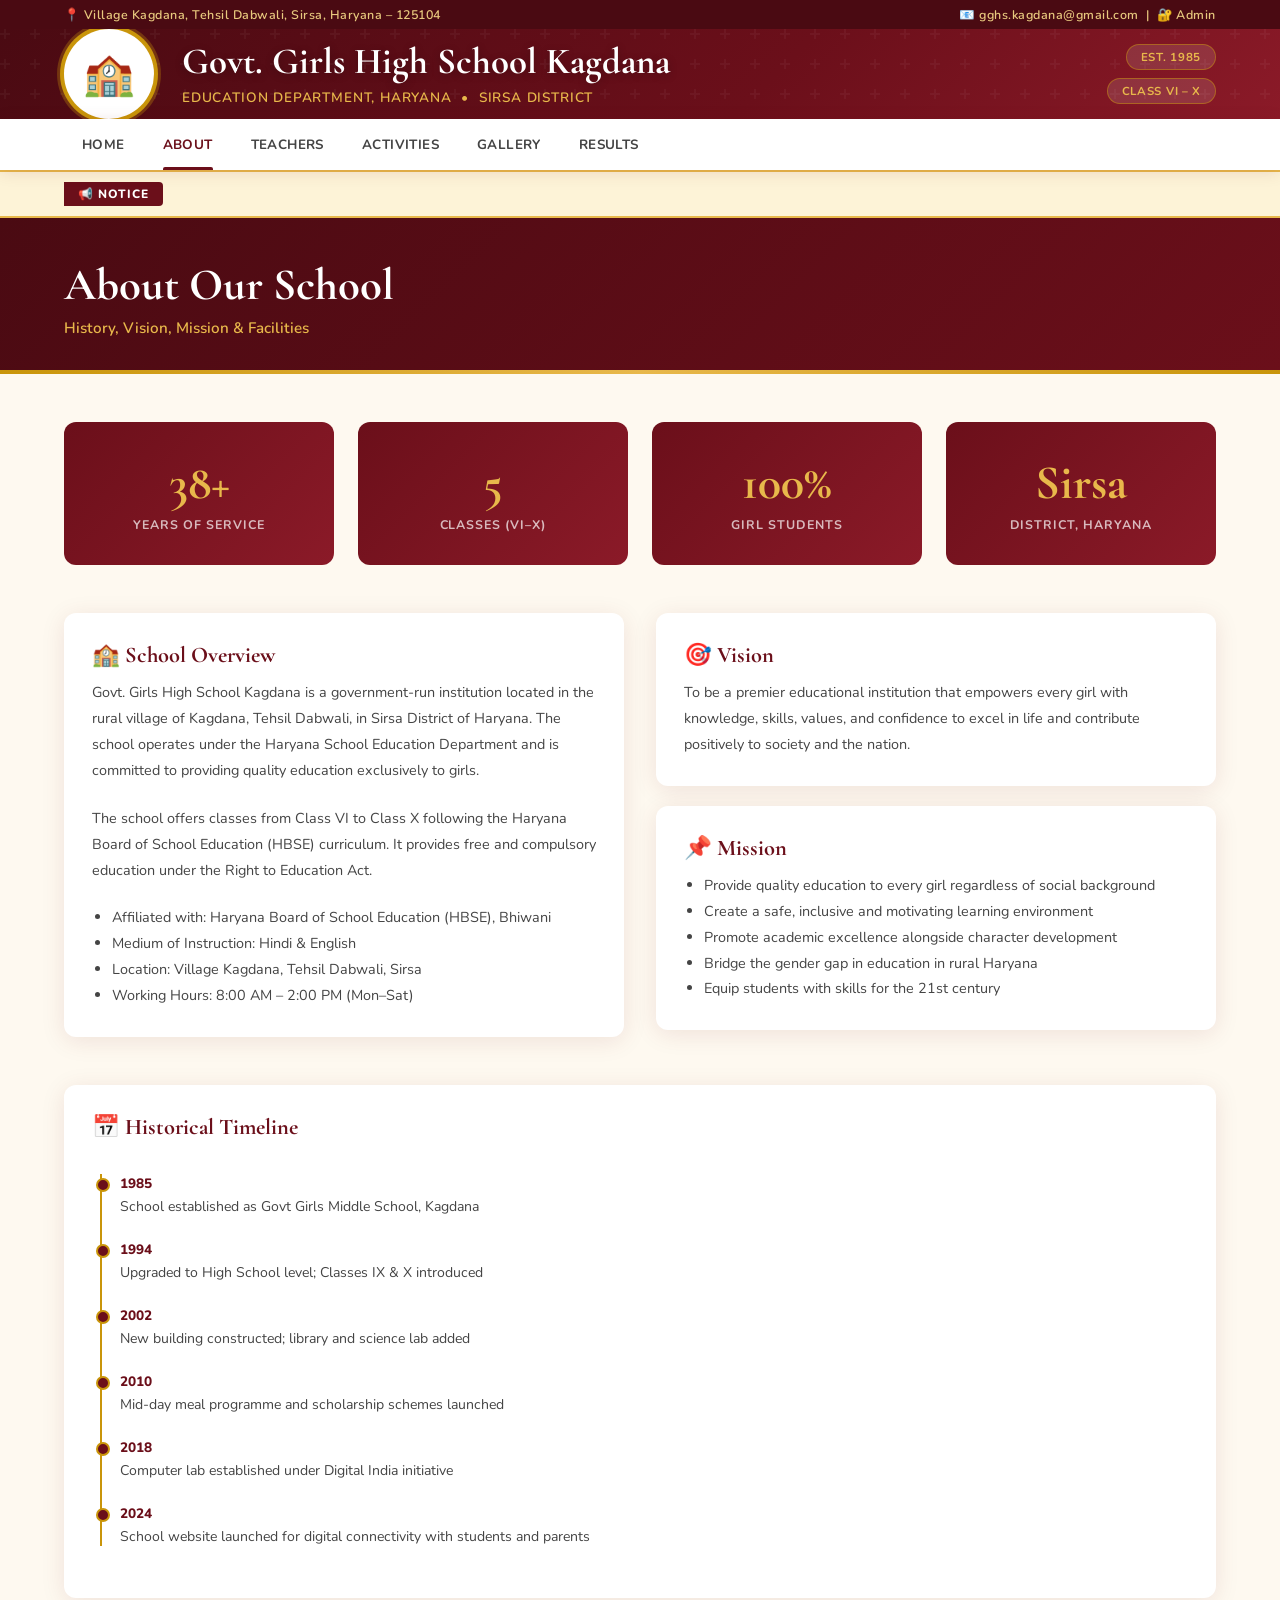
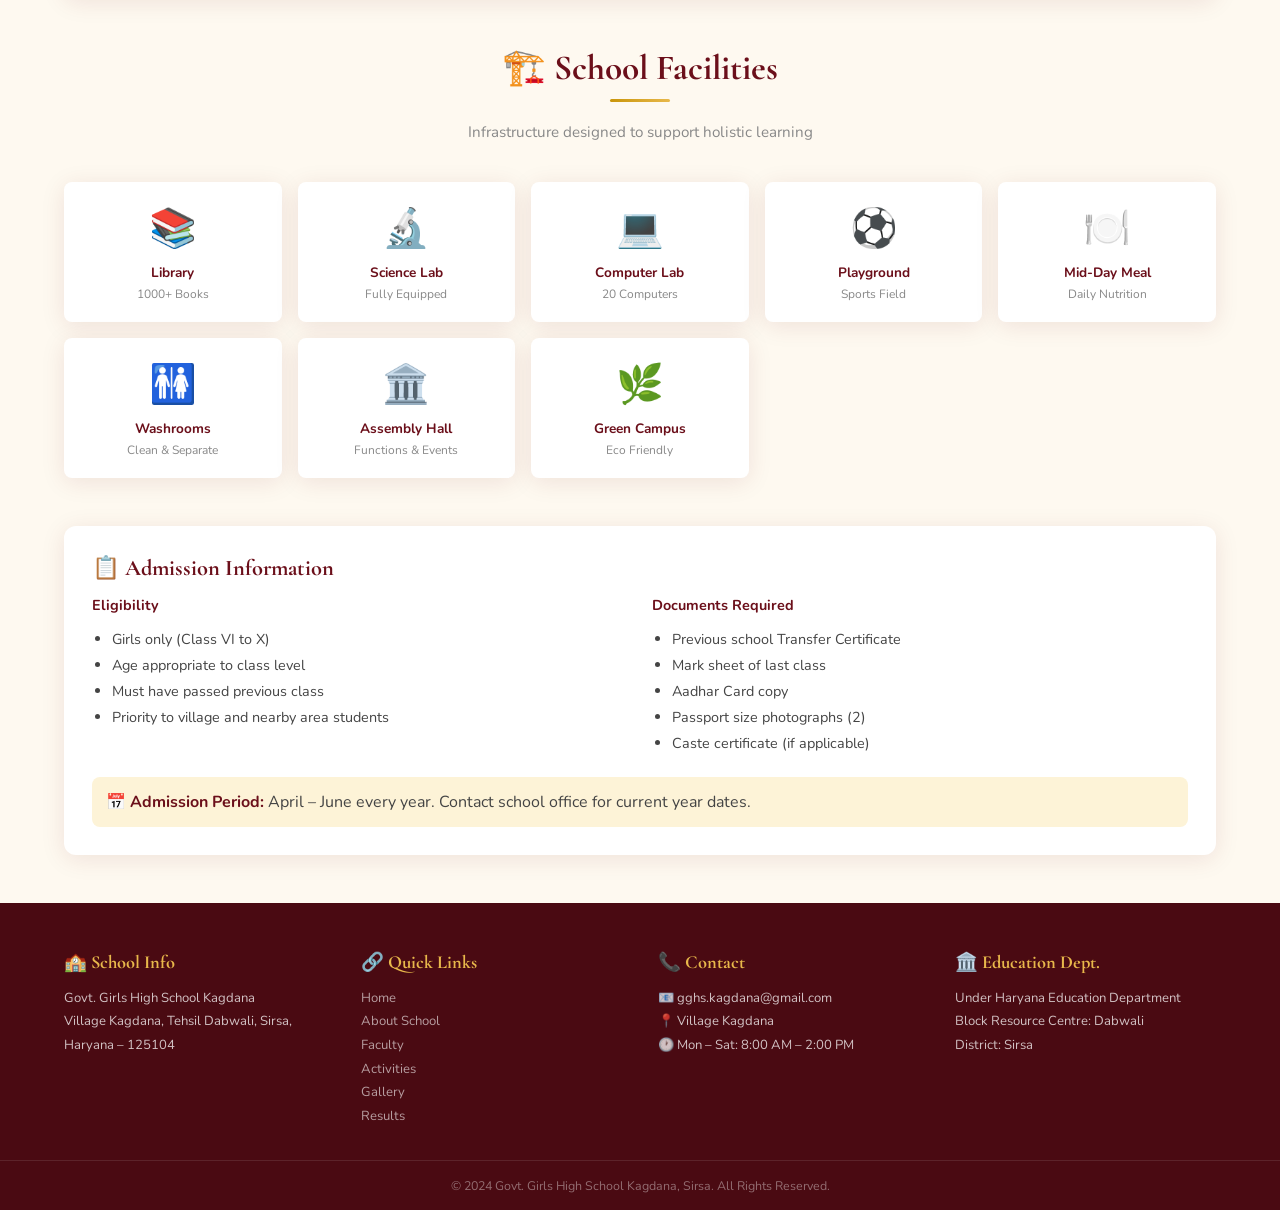
==== about.html @ 522502d4 "Add files via upload" ====
<!DOCTYPE html>
<html lang="en">
<head>
  <meta charset="UTF-8" />
  <meta name="viewport" content="width=device-width, initial-scale=1.0" />
  <title>About – Govt Girls High School Kagdana</title>
  <link rel="stylesheet" href="style.css" />
  <style>
    .info-card { background:var(--white); border-radius:var(--radius); box-shadow:var(--shadow); padding:28px; }
    .info-card h3 { font-family:'Cormorant Garamond',serif; font-size:1.4rem; color:var(--maroon); margin-bottom:12px; }
    .info-card p, .info-card li { font-size:.9rem; line-height:1.8; color:var(--gray-700); }
    .info-card ul { list-style:disc; padding-left:20px; }
    .highlight-box { background:linear-gradient(135deg,var(--maroon),var(--maroon-lt)); color:var(--white); border-radius:var(--radius); padding:32px; text-align:center; }
    .highlight-box .num { font-family:'Cormorant Garamond',serif; font-size:3rem; font-weight:700; color:var(--gold-lt); }
    .highlight-box .lbl { font-size:.78rem; font-weight:700; letter-spacing:.08em; text-transform:uppercase; color:rgba(255,255,255,.7); margin-top:4px; }
    .timeline { position:relative; padding-left:28px; }
    .timeline::before { content:''; position:absolute; left:8px; top:0; bottom:0; width:2px; background:var(--gold); }
    .tl-item { position:relative; margin-bottom:24px; }
    .tl-dot { position:absolute; left:-24px; top:4px; width:14px; height:14px; border-radius:50%; background:var(--maroon); border:2px solid var(--gold); }
    .tl-year { font-weight:800; color:var(--maroon); font-size:.85rem; }
    .tl-text { font-size:.88rem; color:var(--gray-700); margin-top:4px; }
    .facility-grid { display:grid; grid-template-columns:repeat(auto-fill,minmax(200px,1fr)); gap:16px; }
    .facility-item { background:var(--white); border-radius:var(--radius-sm); box-shadow:var(--shadow); padding:20px; text-align:center; }
    .facility-item .f-icon { font-size:2.4rem; margin-bottom:8px; }
    .facility-item .f-name { font-weight:700; font-size:.85rem; color:var(--maroon); }
  </style>
</head>
<body>

<!-- TOP BAR -->
<div class="topbar">
  <div class="tb-inner">
    <span class="topbar-address">📍 Village Kagdana, Tehsil Dabwali, Sirsa, Haryana – 125104</span>
    <span><span class="topbar-contact"></span> &nbsp;|&nbsp; <a href="admin.html">🔐 Admin</a></span>
  </div>
</div>

<!-- HEADER -->
<header>
  <div class="header-inner container">
    <div class="school-logo">🏫</div>
    <div class="school-info">
      <div class="school-name">Govt. Girls High School Kagdana</div>
      <div class="school-sub">Education Department, Haryana &nbsp;•&nbsp; Sirsa District</div>
    </div>
    <div class="header-badges"><span class="badge">Est. 1985</span><span class="badge">Class VI – X</span></div>
  </div>
</header>

<!-- NAV -->
<nav>
  <div class="nav-inner container">
    <ul class="nav-links" id="navLinks">
      <li><a href="index.html">Home</a></li>
      <li><a href="about.html">About</a></li>
      <li><a href="teachers.html">Teachers</a></li>
      <li><a href="activities.html">Activities</a></li>
      <li><a href="gallery.html">Gallery</a></li>
      <li><a href="results.html">Results</a></li>
    </ul>
    <button class="hamburger" id="hamburger" aria-label="Menu"><span></span><span></span><span></span></button>
  </div>
</nav>

<!-- TICKER -->
<div class="ticker-wrap">
  <div class="ticker-inner container">
    <span class="ticker-label">📢 Notice</span>
    <div style="overflow:hidden;flex:1"><p class="ticker-text" id="tickerText">Loading...</p></div>
  </div>
</div>

<!-- PAGE HERO -->
<div class="page-hero">
  <div class="container">
    <h1>About Our School</h1>
    <p>History, Vision, Mission &amp; Facilities</p>
  </div>
</div>

<main>
  <div class="container">
    <div class="grid-4" style="margin-bottom:48px">
      <div class="highlight-box"><div class="num">38+</div><div class="lbl">Years of Service</div></div>
      <div class="highlight-box"><div class="num">5</div><div class="lbl">Classes (VI–X)</div></div>
      <div class="highlight-box"><div class="num">100%</div><div class="lbl">Girl Students</div></div>
      <div class="highlight-box"><div class="num">Sirsa</div><div class="lbl">District, Haryana</div></div>
    </div>

    <div style="display:grid;grid-template-columns:1fr 1fr;gap:32px;margin-bottom:48px" class="about-grid">
      <div class="info-card">
        <h3>🏫 School Overview</h3>
        <p>Govt. Girls High School Kagdana is a government-run institution located in the rural village of Kagdana, Tehsil Dabwali, in Sirsa District of Haryana. The school operates under the Haryana School Education Department and is committed to providing quality education exclusively to girls.</p>
        <br>
        <p>The school offers classes from Class VI to Class X following the Haryana Board of School Education (HBSE) curriculum. It provides free and compulsory education under the Right to Education Act.</p>
        <br>
        <ul>
          <li>Affiliated with: Haryana Board of School Education (HBSE), Bhiwani</li>
          <li>Medium of Instruction: Hindi &amp; English</li>
          <li>Location: Village Kagdana, Tehsil Dabwali, Sirsa</li>
          <li>Working Hours: 8:00 AM – 2:00 PM (Mon–Sat)</li>
        </ul>
      </div>
      <div>
        <div class="info-card" style="margin-bottom:20px">
          <h3>🎯 Vision</h3>
          <p>To be a premier educational institution that empowers every girl with knowledge, skills, values, and confidence to excel in life and contribute positively to society and the nation.</p>
        </div>
        <div class="info-card">
          <h3>📌 Mission</h3>
          <ul>
            <li>Provide quality education to every girl regardless of social background</li>
            <li>Create a safe, inclusive and motivating learning environment</li>
            <li>Promote academic excellence alongside character development</li>
            <li>Bridge the gender gap in education in rural Haryana</li>
            <li>Equip students with skills for the 21st century</li>
          </ul>
        </div>
      </div>
    </div>

    <div class="info-card" style="margin-bottom:48px">
      <h3>📅 Historical Timeline</h3><br>
      <div class="timeline">
        <div class="tl-item"><div class="tl-dot"></div><div class="tl-year">1985</div><div class="tl-text">School established as Govt Girls Middle School, Kagdana</div></div>
        <div class="tl-item"><div class="tl-dot"></div><div class="tl-year">1994</div><div class="tl-text">Upgraded to High School level; Classes IX &amp; X introduced</div></div>
        <div class="tl-item"><div class="tl-dot"></div><div class="tl-year">2002</div><div class="tl-text">New building constructed; library and science lab added</div></div>
        <div class="tl-item"><div class="tl-dot"></div><div class="tl-year">2010</div><div class="tl-text">Mid-day meal programme and scholarship schemes launched</div></div>
        <div class="tl-item"><div class="tl-dot"></div><div class="tl-year">2018</div><div class="tl-text">Computer lab established under Digital India initiative</div></div>
        <div class="tl-item"><div class="tl-dot"></div><div class="tl-year">2024</div><div class="tl-text">School website launched for digital connectivity with students and parents</div></div>
      </div>
    </div>

    <div class="section-head">
      <h2>🏗️ School Facilities</h2>
      <div class="gold-line"></div>
      <p>Infrastructure designed to support holistic learning</p>
    </div>
    <div class="facility-grid" style="margin-bottom:48px">
      <div class="facility-item"><div class="f-icon">📚</div><div class="f-name">Library</div><p style="font-size:.75rem;color:var(--gray-500);margin-top:4px">1000+ Books</p></div>
      <div class="facility-item"><div class="f-icon">🔬</div><div class="f-name">Science Lab</div><p style="font-size:.75rem;color:var(--gray-500);margin-top:4px">Fully Equipped</p></div>
      <div class="facility-item"><div class="f-icon">💻</div><div class="f-name">Computer Lab</div><p style="font-size:.75rem;color:var(--gray-500);margin-top:4px">20 Computers</p></div>
      <div class="facility-item"><div class="f-icon">⚽</div><div class="f-name">Playground</div><p style="font-size:.75rem;color:var(--gray-500);margin-top:4px">Sports Field</p></div>
      <div class="facility-item"><div class="f-icon">🍽️</div><div class="f-name">Mid-Day Meal</div><p style="font-size:.75rem;color:var(--gray-500);margin-top:4px">Daily Nutrition</p></div>
      <div class="facility-item"><div class="f-icon">🚻</div><div class="f-name">Washrooms</div><p style="font-size:.75rem;color:var(--gray-500);margin-top:4px">Clean &amp; Separate</p></div>
      <div class="facility-item"><div class="f-icon">🏛️</div><div class="f-name">Assembly Hall</div><p style="font-size:.75rem;color:var(--gray-500);margin-top:4px">Functions &amp; Events</p></div>
      <div class="facility-item"><div class="f-icon">🌿</div><div class="f-name">Green Campus</div><p style="font-size:.75rem;color:var(--gray-500);margin-top:4px">Eco Friendly</p></div>
    </div>

    <div class="info-card">
      <h3>📋 Admission Information</h3>
      <div style="display:grid;grid-template-columns:1fr 1fr;gap:24px;margin-top:12px" class="form-row">
        <div>
          <p style="font-weight:700;color:var(--maroon);margin-bottom:8px">Eligibility</p>
          <ul>
            <li>Girls only (Class VI to X)</li>
            <li>Age appropriate to class level</li>
            <li>Must have passed previous class</li>
            <li>Priority to village and nearby area students</li>
          </ul>
        </div>
        <div>
          <p style="font-weight:700;color:var(--maroon);margin-bottom:8px">Documents Required</p>
          <ul>
            <li>Previous school Transfer Certificate</li>
            <li>Mark sheet of last class</li>
            <li>Aadhar Card copy</li>
            <li>Passport size photographs (2)</li>
            <li>Caste certificate (if applicable)</li>
          </ul>
        </div>
      </div>
      <div style="margin-top:20px;background:var(--gold-pale);padding:14px;border-radius:var(--radius-sm)">
        <strong style="color:var(--maroon)">📅 Admission Period:</strong> <span style="color:var(--gray-700)">April – June every year. Contact school office for current year dates.</span>
      </div>
    </div>
  </div>
</main>

<!-- FOOTER -->
<footer>
  <div class="container">
    <div class="footer-top">
      <div class="footer-col"><h4>🏫 School Info</h4><p class="footer-address">Govt. Girls High School Kagdana<br>Village Kagdana, Tehsil Dabwali<br>Sirsa, Haryana – 125104</p></div>
      <div class="footer-col"><h4>🔗 Quick Links</h4><ul>
        <li><a href="index.html">Home</a></li><li><a href="about.html">About School</a></li>
        <li><a href="teachers.html">Faculty</a></li><li><a href="activities.html">Activities</a></li>
        <li><a href="gallery.html">Gallery</a></li><li><a href="results.html">Results</a></li>
      </ul></div>
      <div class="footer-col"><h4>📞 Contact</h4><p class="footer-contact-info">📧 gghs.kagdana@gmail.com<br>📍 Village Kagdana, Sirsa<br>🕐 Mon – Sat: 8:00 AM – 2:00 PM</p></div>
      <div class="footer-col"><h4>🏛️ Education Dept.</h4><p>Under Haryana Education Department<br>Block Resource Centre: Dabwali<br>District: Sirsa</p></div>
    </div>
  </div>
  <div class="footer-bar"><div class="container">© 2024 Govt. Girls High School Kagdana, Sirsa. All Rights Reserved.</div></div>
</footer>

<script src="common.js"></script>
</body>
</html>
---- style.css ----
/* =========================================
   GGHS Kagdana – Shared Stylesheet
   Theme: Regal Maroon & Gold
   ========================================= */

@import url('https://fonts.googleapis.com/css2?family=Cormorant+Garamond:ital,wght@0,400;0,600;0,700;1,400&family=Nunito:wght@300;400;600;700;800&display=swap');

:root {
  --maroon:     #6b0f1a;
  --maroon-dk:  #4a0a12;
  --maroon-lt:  #8b1a28;
  --gold:       #c9950a;
  --gold-lt:    #e8b84b;
  --gold-pale:  #fdf3d7;
  --cream:      #fef9f0;
  --white:      #ffffff;
  --gray-100:   #f5f5f5;
  --gray-200:   #e8e8e8;
  --gray-500:   #888;
  --gray-700:   #444;
  --text:       #2a1a1a;
  --shadow:     0 4px 24px rgba(107,15,26,.10);
  --shadow-lg:  0 8px 48px rgba(107,15,26,.16);
  --radius:     12px;
  --radius-sm:  8px;
  --transition: .25s ease;
}

*, *::before, *::after { box-sizing: border-box; margin: 0; padding: 0; }

html { scroll-behavior: smooth; }

body {
  font-family: 'Nunito', sans-serif;
  background: var(--cream);
  color: var(--text);
  min-height: 100vh;
  display: flex;
  flex-direction: column;
}

/* ===== TOPBAR ===== */
.topbar {
  background: var(--maroon-dk);
  color: #e8c97e;
  font-size: .78rem;
  font-weight: 600;
  letter-spacing: .04em;
  padding: 6px 0;
}
.topbar .tb-inner {
  max-width: 1200px;
  margin: auto;
  padding: 0 24px;
  display: flex;
  justify-content: space-between;
  align-items: center;
  gap: 12px;
  flex-wrap: wrap;
}
.topbar a { color: #e8c97e; text-decoration: none; }
.topbar a:hover { color: #fff; }

/* ===== HEADER ===== */
header {
  background: linear-gradient(135deg, var(--maroon-dk) 0%, var(--maroon) 60%, var(--maroon-lt) 100%);
  position: relative;
  overflow: hidden;
}
header::before {
  content: '';
  position: absolute;
  inset: 0;
  background: url("data:image/svg+xml,%3Csvg width='60' height='60' viewBox='0 0 60 60' xmlns='http://www.w3.org/2000/svg'%3E%3Cg fill='none' fill-rule='evenodd'%3E%3Cg fill='%23ffffff' fill-opacity='0.04'%3E%3Cpath d='M36 34v-4h-2v4h-4v2h4v4h2v-4h4v-2h-4zm0-30V0h-2v4h-4v2h4v4h2V6h4V4h-4zM6 34v-4H4v4H0v2h4v4h2v-4h4v-2H6zM6 4V0H4v4H0v2h4v4h2V6h4V4H6z'/%3E%3C/g%3E%3C/g%3E%3C/svg%3E");
  pointer-events: none;
}
.header-inner {
  max-width: 1200px;
  margin: auto;
  padding: 28px 24px;
  display: flex;
  align-items: center;
  gap: 28px;
  position: relative;
  z-index: 1;
}
.school-logo {
  width: 90px; height: 90px;
  background: var(--white);
  border-radius: 50%;
  display: flex; align-items: center; justify-content: center;
  font-size: 2.6rem;
  box-shadow: 0 0 0 4px var(--gold), 0 0 0 7px rgba(201,149,10,.3);
  flex-shrink: 0;
}
.school-info { flex: 1; }
.school-name {
  font-family: 'Cormorant Garamond', serif;
  font-size: clamp(1.4rem, 3vw, 2.3rem);
  font-weight: 700;
  color: var(--white);
  line-height: 1.15;
  text-shadow: 0 2px 8px rgba(0,0,0,.25);
}
.school-sub {
  font-size: .85rem;
  color: var(--gold-lt);
  font-weight: 600;
  letter-spacing: .06em;
  text-transform: uppercase;
  margin-top: 4px;
}
.school-urdu {
  font-size: 1.1rem;
  color: #f0d9a0;
  margin-top: 2px;
  font-weight: 700;
  direction: rtl;
}
.header-badges {
  display: flex;
  flex-direction: column;
  gap: 8px;
  align-items: flex-end;
  flex-shrink: 0;
}
.badge {
  background: rgba(255,255,255,.12);
  border: 1px solid rgba(201,149,10,.5);
  color: var(--gold-lt);
  font-size: .72rem;
  font-weight: 700;
  letter-spacing: .06em;
  padding: 4px 14px;
  border-radius: 99px;
  text-transform: uppercase;
}

/* ===== NAVBAR ===== */
nav {
  background: var(--white);
  box-shadow: 0 2px 16px rgba(107,15,26,.12);
  position: sticky;
  top: 0;
  z-index: 100;
}
.nav-inner {
  max-width: 1200px;
  margin: auto;
  padding: 0 24px;
  display: flex;
  align-items: center;
  justify-content: space-between;
}
.nav-links {
  display: flex;
  list-style: none;
  gap: 2px;
}
.nav-links a {
  display: block;
  padding: 16px 18px;
  text-decoration: none;
  color: var(--gray-700);
  font-weight: 700;
  font-size: .84rem;
  letter-spacing: .03em;
  text-transform: uppercase;
  transition: color var(--transition);
  position: relative;
}
.nav-links a::after {
  content: '';
  position: absolute;
  bottom: 0; left: 18px; right: 18px;
  height: 3px;
  background: var(--maroon);
  transform: scaleX(0);
  border-radius: 2px 2px 0 0;
  transition: transform var(--transition);
}
.nav-links a:hover,
.nav-links a.active { color: var(--maroon); }
.nav-links a:hover::after,
.nav-links a.active::after { transform: scaleX(1); }

.nav-admin-btn {
  background: var(--maroon);
  color: var(--white) !important;
  padding: 8px 20px !important;
  border-radius: var(--radius-sm);
  font-size: .78rem !important;
  letter-spacing: .05em !important;
  transition: background var(--transition) !important;
}
.nav-admin-btn:hover { background: var(--maroon-dk) !important; color: var(--white) !important; }
.nav-admin-btn::after { display: none !important; }

.hamburger { display: none; cursor: pointer; background: none; border: none; padding: 8px; }
.hamburger span {
  display: block; width: 22px; height: 2px;
  background: var(--maroon); margin: 5px 0;
  transition: var(--transition);
}

/* ===== PAGE HERO ===== */
.page-hero {
  background: linear-gradient(135deg, var(--maroon-dk), var(--maroon));
  color: var(--white);
  padding: 40px 0 36px;
  position: relative;
  overflow: hidden;
}
.page-hero::after {
  content: '';
  position: absolute;
  bottom: 0; left: 0; right: 0;
  height: 4px;
  background: linear-gradient(90deg, var(--gold), var(--gold-lt), var(--gold));
}
.page-hero h1 {
  font-family: 'Cormorant Garamond', serif;
  font-size: clamp(1.8rem, 4vw, 2.8rem);
  font-weight: 700;
}
.page-hero p { color: var(--gold-lt); margin-top: 6px; font-size: .95rem; font-weight: 600; }

/* ===== MAIN CONTAINER ===== */
.container {
  max-width: 1200px;
  margin: auto;
  padding: 0 24px;
}
main { flex: 1; padding: 48px 0; }

/* ===== SECTION HEADING ===== */
.section-head {
  text-align: center;
  margin-bottom: 40px;
}
.section-head h2 {
  font-family: 'Cormorant Garamond', serif;
  font-size: clamp(1.6rem, 3vw, 2.2rem);
  font-weight: 700;
  color: var(--maroon);
}
.gold-line {
  display: inline-block;
  width: 60px; height: 3px;
  background: linear-gradient(90deg, var(--gold), var(--gold-lt));
  border-radius: 2px;
  margin: 10px auto 14px;
}
.section-head p { color: var(--gray-500); font-size: .95rem; }

/* ===== CARDS ===== */
.card {
  background: var(--white);
  border-radius: var(--radius);
  box-shadow: var(--shadow);
  overflow: hidden;
  transition: transform var(--transition), box-shadow var(--transition);
}
.card:hover {
  transform: translateY(-4px);
  box-shadow: var(--shadow-lg);
}
.card-body { padding: 24px; }
.card-img { width: 100%; height: 200px; object-fit: cover; }

/* ===== GRID ===== */
.grid-3 { display: grid; grid-template-columns: repeat(auto-fill, minmax(300px, 1fr)); gap: 24px; }
.grid-4 { display: grid; grid-template-columns: repeat(auto-fill, minmax(230px, 1fr)); gap: 24px; }
.grid-2 { display: grid; grid-template-columns: repeat(auto-fill, minmax(360px, 1fr)); gap: 24px; }

/* ===== BUTTONS ===== */
.btn {
  display: inline-flex; align-items: center; gap: 8px;
  padding: 10px 24px;
  border-radius: var(--radius-sm);
  font-weight: 700;
  font-size: .85rem;
  letter-spacing: .04em;
  cursor: pointer;
  border: none;
  transition: all var(--transition);
  text-decoration: none;
  font-family: 'Nunito', sans-serif;
}
.btn-primary { background: var(--maroon); color: var(--white); }
.btn-primary:hover { background: var(--maroon-dk); box-shadow: 0 4px 16px rgba(107,15,26,.3); }
.btn-gold { background: var(--gold); color: var(--white); }
.btn-gold:hover { background: var(--gold-lt); box-shadow: 0 4px 16px rgba(201,149,10,.3); }
.btn-outline { background: transparent; color: var(--maroon); border: 2px solid var(--maroon); }
.btn-outline:hover { background: var(--maroon); color: var(--white); }
.btn-sm { padding: 6px 16px; font-size: .78rem; }
.btn-danger { background: #c0392b; color: var(--white); }
.btn-danger:hover { background: #96281b; }

/* ===== FORM ELEMENTS ===== */
.form-group { margin-bottom: 20px; }
.form-group label {
  display: block; font-weight: 700;
  font-size: .84rem; margin-bottom: 6px;
  color: var(--maroon);
}
.form-control {
  width: 100%;
  padding: 10px 14px;
  border: 2px solid var(--gray-200);
  border-radius: var(--radius-sm);
  font-size: .9rem;
  font-family: 'Nunito', sans-serif;
  color: var(--text);
  transition: border var(--transition);
  background: var(--white);
}
.form-control:focus {
  outline: none;
  border-color: var(--maroon);
  box-shadow: 0 0 0 3px rgba(107,15,26,.08);
}
.form-row { display: grid; grid-template-columns: 1fr 1fr; gap: 16px; }

/* ===== ALERT ===== */
.alert {
  padding: 12px 18px;
  border-radius: var(--radius-sm);
  font-weight: 600; font-size: .88rem;
  margin-bottom: 16px;
}
.alert-success { background: #d4edda; color: #155724; border-left: 4px solid #28a745; }
.alert-danger  { background: #f8d7da; color: #721c24; border-left: 4px solid #dc3545; }
.alert-info    { background: #d1ecf1; color: #0c5460; border-left: 4px solid #17a2b8; }
.alert-warning { background: #fff3cd; color: #856404; border-left: 4px solid #ffc107; }

/* ===== TAGS ===== */
.tag {
  display: inline-block;
  padding: 2px 12px;
  border-radius: 99px;
  font-size: .72rem;
  font-weight: 700;
  letter-spacing: .04em;
  text-transform: uppercase;
}
.tag-maroon { background: var(--gold-pale); color: var(--maroon); }
.tag-green  { background: #d4edda; color: #155724; }
.tag-blue   { background: #d1ecf1; color: #0c5460; }

/* ===== STATS BAR ===== */
.stats-bar {
  background: linear-gradient(135deg, var(--maroon-dk), var(--maroon));
  padding: 32px 0;
}
.stats-grid {
  display: grid;
  grid-template-columns: repeat(auto-fit, minmax(160px, 1fr));
  gap: 0;
  text-align: center;
}
.stat-item {
  padding: 20px;
  border-right: 1px solid rgba(255,255,255,.1);
  color: var(--white);
}
.stat-item:last-child { border-right: none; }
.stat-num {
  font-family: 'Cormorant Garamond', serif;
  font-size: 2.8rem;
  font-weight: 700;
  color: var(--gold-lt);
  line-height: 1;
}
.stat-label {
  font-size: .75rem;
  font-weight: 700;
  letter-spacing: .08em;
  text-transform: uppercase;
  color: rgba(255,255,255,.7);
  margin-top: 6px;
}

/* ===== TICKER ===== */
.ticker-wrap {
  background: var(--gold-pale);
  border-top: 2px solid var(--gold-lt);
  border-bottom: 2px solid var(--gold-lt);
  padding: 10px 0;
  overflow: hidden;
}
.ticker-label {
  background: var(--maroon);
  color: var(--white);
  font-size: .75rem;
  font-weight: 800;
  letter-spacing: .08em;
  text-transform: uppercase;
  padding: 4px 14px;
  border-radius: 0 4px 4px 0;
  margin-right: 16px;
  flex-shrink: 0;
}
.ticker-inner {
  display: flex; align-items: center;
}
.ticker-text {
  white-space: nowrap;
  animation: ticker 25s linear infinite;
  font-size: .82rem;
  font-weight: 700;
  color: var(--maroon);
  padding-left: 100%;
}
@keyframes ticker { from { transform: translateX(0); } to { transform: translateX(-100%); } }

/* ===== FOOTER ===== */
footer {
  background: var(--maroon-dk);
  color: rgba(255,255,255,.75);
  margin-top: auto;
}
.footer-top {
  padding: 48px 0 32px;
  display: grid;
  grid-template-columns: repeat(auto-fit, minmax(220px, 1fr));
  gap: 36px;
}
.footer-col h4 {
  font-family: 'Cormorant Garamond', serif;
  font-size: 1.15rem;
  color: var(--gold-lt);
  margin-bottom: 14px;
}
.footer-col p, .footer-col li { font-size: .82rem; line-height: 1.8; }
.footer-col ul { list-style: none; }
.footer-col ul li a { color: rgba(255,255,255,.6); text-decoration: none; transition: color var(--transition); }
.footer-col ul li a:hover { color: var(--gold-lt); }
.footer-bar {
  border-top: 1px solid rgba(255,255,255,.1);
  padding: 16px 0;
  text-align: center;
  font-size: .78rem;
  color: rgba(255,255,255,.4);
}

/* ===== TABLE ===== */
.table-wrap { overflow-x: auto; border-radius: var(--radius); box-shadow: var(--shadow); }
table {
  width: 100%; border-collapse: collapse;
  background: var(--white);
}
table thead { background: var(--maroon); color: var(--white); }
table thead th {
  padding: 14px 16px;
  font-size: .78rem;
  font-weight: 700;
  letter-spacing: .06em;
  text-transform: uppercase;
  text-align: left;
  white-space: nowrap;
}
table tbody tr { border-bottom: 1px solid var(--gray-100); }
table tbody tr:hover { background: var(--gold-pale); }
table tbody td { padding: 13px 16px; font-size: .88rem; }

/* ===== GRADE BADGE ===== */
.grade-A { background: #d4edda; color: #155724; padding: 3px 12px; border-radius: 99px; font-weight: 800; font-size:.8rem; }
.grade-B { background: #d1ecf1; color: #0c5460; padding: 3px 12px; border-radius: 99px; font-weight: 800; font-size:.8rem; }
.grade-C { background: #fff3cd; color: #856404; padding: 3px 12px; border-radius: 99px; font-weight: 800; font-size:.8rem; }
.grade-D { background: #f8d7da; color: #721c24; padding: 3px 12px; border-radius: 99px; font-weight: 800; font-size:.8rem; }
.grade-F { background: #343a40; color: #fff; padding: 3px 12px; border-radius: 99px; font-weight: 800; font-size:.8rem; }

/* ===== MODAL ===== */
.modal-overlay {
  position: fixed; inset: 0;
  background: rgba(0,0,0,.5);
  z-index: 1000;
  display: flex; align-items: center; justify-content: center;
  padding: 20px;
  opacity: 0; pointer-events: none;
  transition: opacity var(--transition);
}
.modal-overlay.open { opacity: 1; pointer-events: all; }
.modal {
  background: var(--white);
  border-radius: var(--radius);
  box-shadow: var(--shadow-lg);
  width: 100%; max-width: 560px;
  max-height: 90vh; overflow-y: auto;
  transform: translateY(20px);
  transition: transform var(--transition);
}
.modal-overlay.open .modal { transform: translateY(0); }
.modal-header {
  padding: 20px 24px;
  background: var(--maroon);
  color: var(--white);
  display: flex; align-items: center; justify-content: space-between;
  border-radius: var(--radius) var(--radius) 0 0;
}
.modal-header h3 { font-family: 'Cormorant Garamond', serif; font-size: 1.3rem; }
.modal-close { background: none; border: none; color: var(--white); font-size: 1.4rem; cursor: pointer; line-height: 1; }
.modal-body { padding: 24px; }

/* ===== HERO SLIDER ===== */
.hero-slider { position: relative; height: 420px; overflow: hidden; }
.slide {
  position: absolute; inset: 0;
  background: linear-gradient(135deg, #4a0a12, #8b1a28);
  display: flex; align-items: center; justify-content: center;
  opacity: 0; transition: opacity .8s ease;
}
.slide.active { opacity: 1; }
.slide-content { text-align: center; color: var(--white); padding: 24px; max-width: 700px; }
.slide-content h2 {
  font-family: 'Cormorant Garamond', serif;
  font-size: clamp(1.8rem, 5vw, 3.2rem);
  font-weight: 700; line-height: 1.2; margin-bottom: 16px;
}
.slide-content p { font-size: 1rem; color: var(--gold-lt); margin-bottom: 28px; }
.slide-dots {
  position: absolute; bottom: 20px; left: 50%; transform: translateX(-50%);
  display: flex; gap: 8px;
}
.dot {
  width: 8px; height: 8px; border-radius: 50%;
  background: rgba(255,255,255,.4); cursor: pointer;
  transition: background var(--transition);
}
.dot.active { background: var(--gold-lt); }

/* ===== RESPONSIVE ===== */
@media (max-width: 768px) {
  .nav-links { display: none; flex-direction: column; position: absolute; top: 100%; left: 0; right: 0; background: var(--white); box-shadow: var(--shadow); padding: 8px 0; }
  .nav-links.open { display: flex; }
  .nav-inner { position: relative; }
  .hamburger { display: block; }
  nav { position: sticky; top: 0; }
  .form-row { grid-template-columns: 1fr; }
  .header-badges { display: none; }
  .footer-top { grid-template-columns: 1fr; }
  .grid-3, .grid-4, .grid-2 { grid-template-columns: 1fr; }
}

/* ===== PRINT (result card) ===== */
@media print {
  header, nav, footer, .no-print { display: none !important; }
  body { background: white; }
}

/* ===== UTILITY ===== */
.text-center { text-align: center; }
.text-maroon { color: var(--maroon); }
.text-gold { color: var(--gold); }
.mt-2 { margin-top: 8px; }
.mt-4 { margin-top: 16px; }
.mt-8 { margin-top: 32px; }
.mb-4 { margin-bottom: 16px; }
.mb-8 { margin-bottom: 32px; }
.p-4 { padding: 16px; }
.p-6 { padding: 24px; }
.hidden { display: none !important; }
.divider { height: 1px; background: var(--gray-200); margin: 24px 0; }
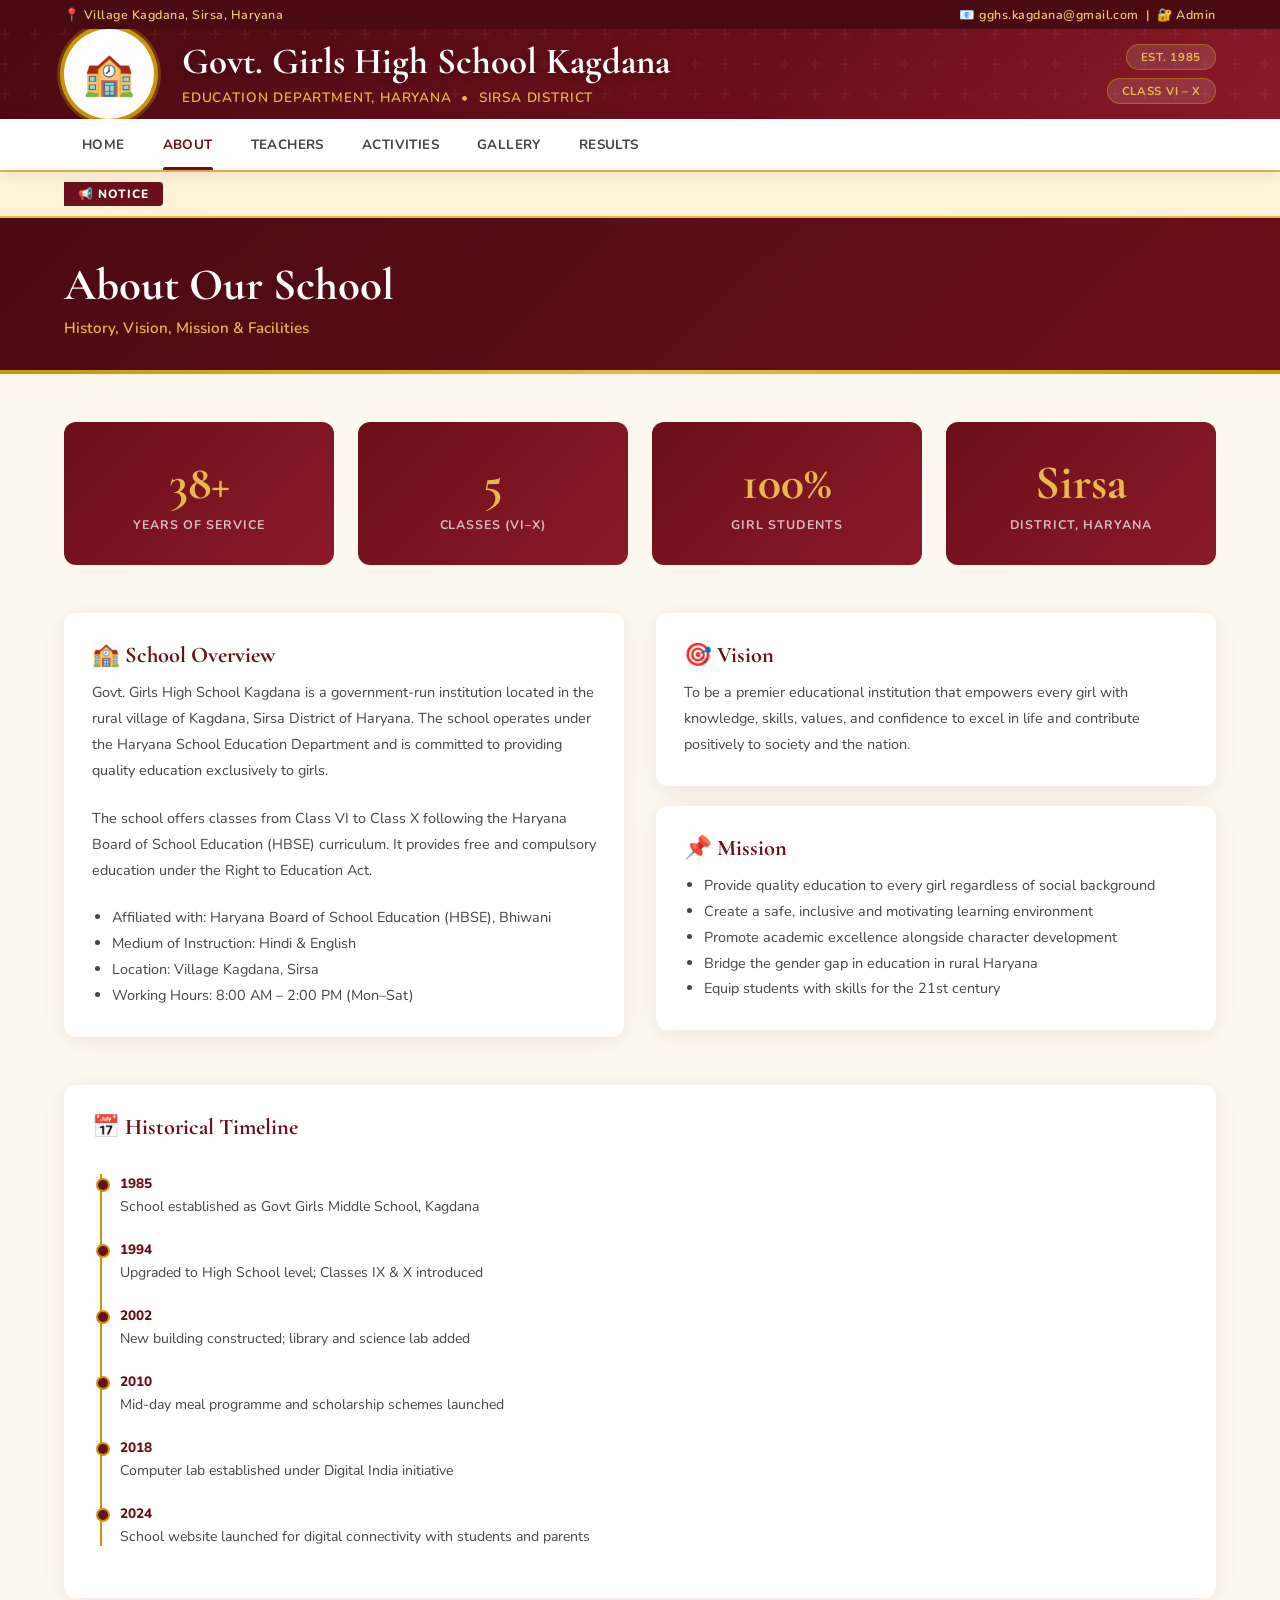
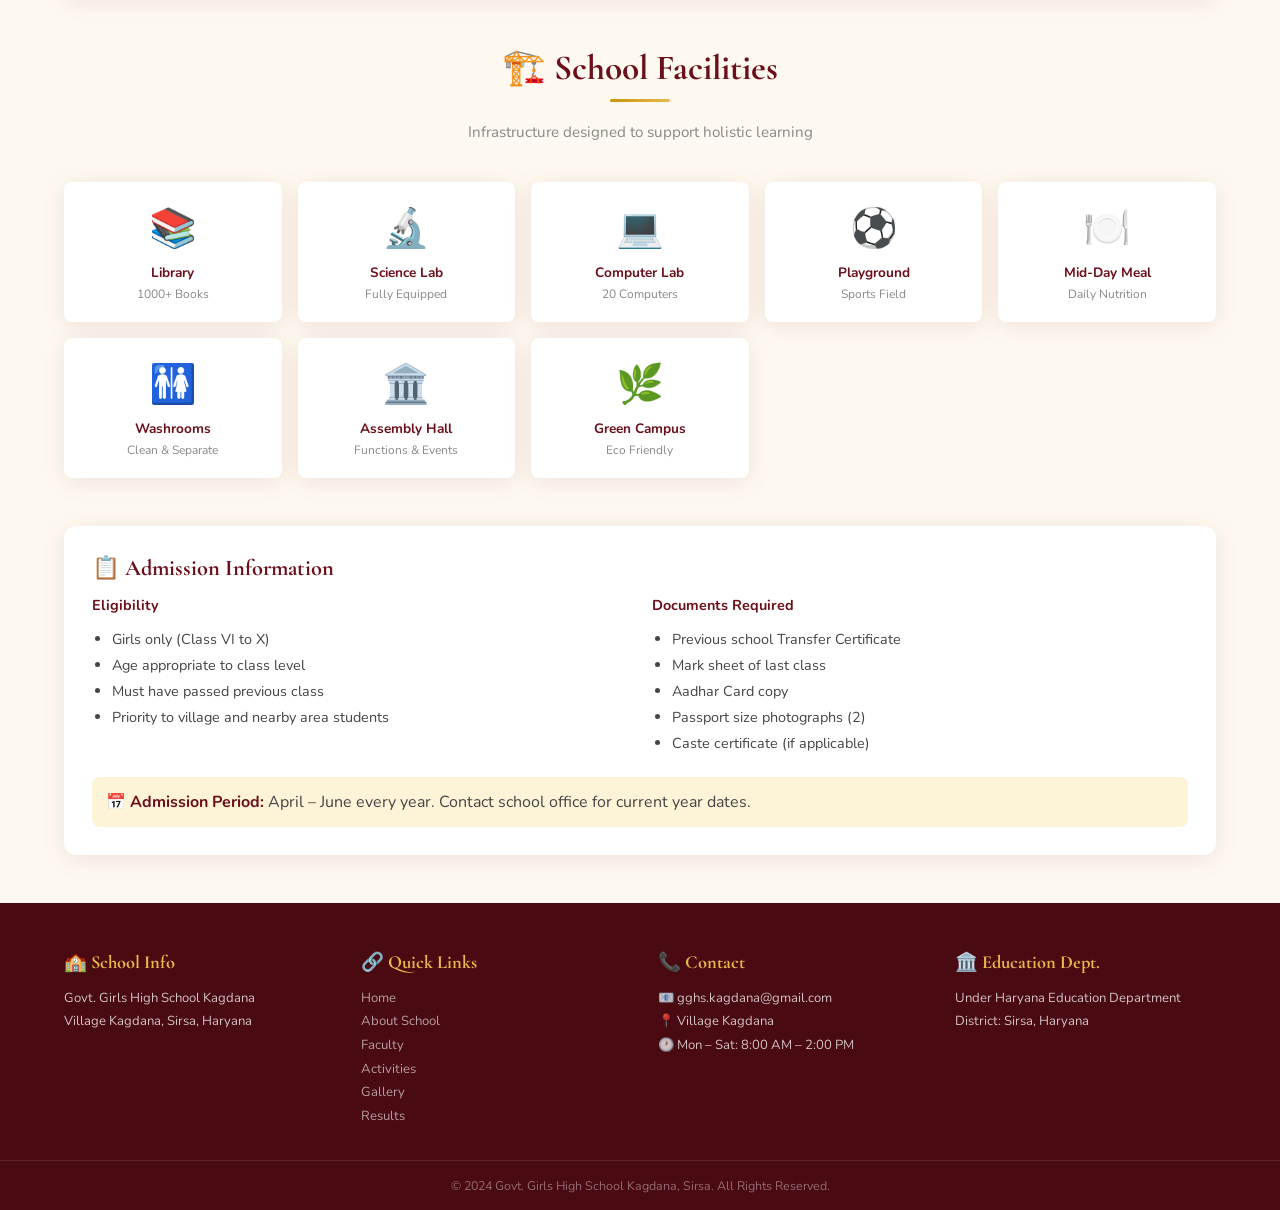
==== commit f52de90c: "Add files via upload" ====
--- a/about.html
+++ b/about.html
@@ -30,7 +30,7 @@
 <!-- TOP BAR -->
 <div class="topbar">
   <div class="tb-inner">
-    <span class="topbar-address">📍 Village Kagdana, Tehsil Dabwali, Sirsa, Haryana – 125104</span>
+    <span class="topbar-address">📍 Village Kagdana, Sirsa, Haryana</span>
     <span><span class="topbar-contact"></span> &nbsp;|&nbsp; <a href="admin.html">🔐 Admin</a></span>
   </div>
 </div>
@@ -90,14 +90,14 @@
     <div style="display:grid;grid-template-columns:1fr 1fr;gap:32px;margin-bottom:48px" class="about-grid">
       <div class="info-card">
         <h3>🏫 School Overview</h3>
-        <p>Govt. Girls High School Kagdana is a government-run institution located in the rural village of Kagdana, Tehsil Dabwali, in Sirsa District of Haryana. The school operates under the Haryana School Education Department and is committed to providing quality education exclusively to girls.</p>
+        <p>Govt. Girls High School Kagdana is a government-run institution located in the rural village of Kagdana, Sirsa District of Haryana. The school operates under the Haryana School Education Department and is committed to providing quality education exclusively to girls.</p>
         <br>
         <p>The school offers classes from Class VI to Class X following the Haryana Board of School Education (HBSE) curriculum. It provides free and compulsory education under the Right to Education Act.</p>
         <br>
         <ul>
           <li>Affiliated with: Haryana Board of School Education (HBSE), Bhiwani</li>
           <li>Medium of Instruction: Hindi &amp; English</li>
-          <li>Location: Village Kagdana, Tehsil Dabwali, Sirsa</li>
+          <li>Location: Village Kagdana, Sirsa</li>
           <li>Working Hours: 8:00 AM – 2:00 PM (Mon–Sat)</li>
         </ul>
       </div>
@@ -181,14 +181,14 @@
 <footer>
   <div class="container">
     <div class="footer-top">
-      <div class="footer-col"><h4>🏫 School Info</h4><p class="footer-address">Govt. Girls High School Kagdana<br>Village Kagdana, Tehsil Dabwali<br>Sirsa, Haryana – 125104</p></div>
+      <div class="footer-col"><h4>🏫 School Info</h4><p class="footer-address">Govt. Girls High School Kagdana<br>Village Kagdana, Sirsa, Haryana</p></div>
       <div class="footer-col"><h4>🔗 Quick Links</h4><ul>
         <li><a href="index.html">Home</a></li><li><a href="about.html">About School</a></li>
         <li><a href="teachers.html">Faculty</a></li><li><a href="activities.html">Activities</a></li>
         <li><a href="gallery.html">Gallery</a></li><li><a href="results.html">Results</a></li>
       </ul></div>
       <div class="footer-col"><h4>📞 Contact</h4><p class="footer-contact-info">📧 gghs.kagdana@gmail.com<br>📍 Village Kagdana, Sirsa<br>🕐 Mon – Sat: 8:00 AM – 2:00 PM</p></div>
-      <div class="footer-col"><h4>🏛️ Education Dept.</h4><p>Under Haryana Education Department<br>Block Resource Centre: Dabwali<br>District: Sirsa</p></div>
+      <div class="footer-col"><h4>🏛️ Education Dept.</h4><p>Under Haryana Education Department<br>District: Sirsa, Haryana</p></div>
     </div>
   </div>
   <div class="footer-bar"><div class="container">© 2024 Govt. Girls High School Kagdana, Sirsa. All Rights Reserved.</div></div>
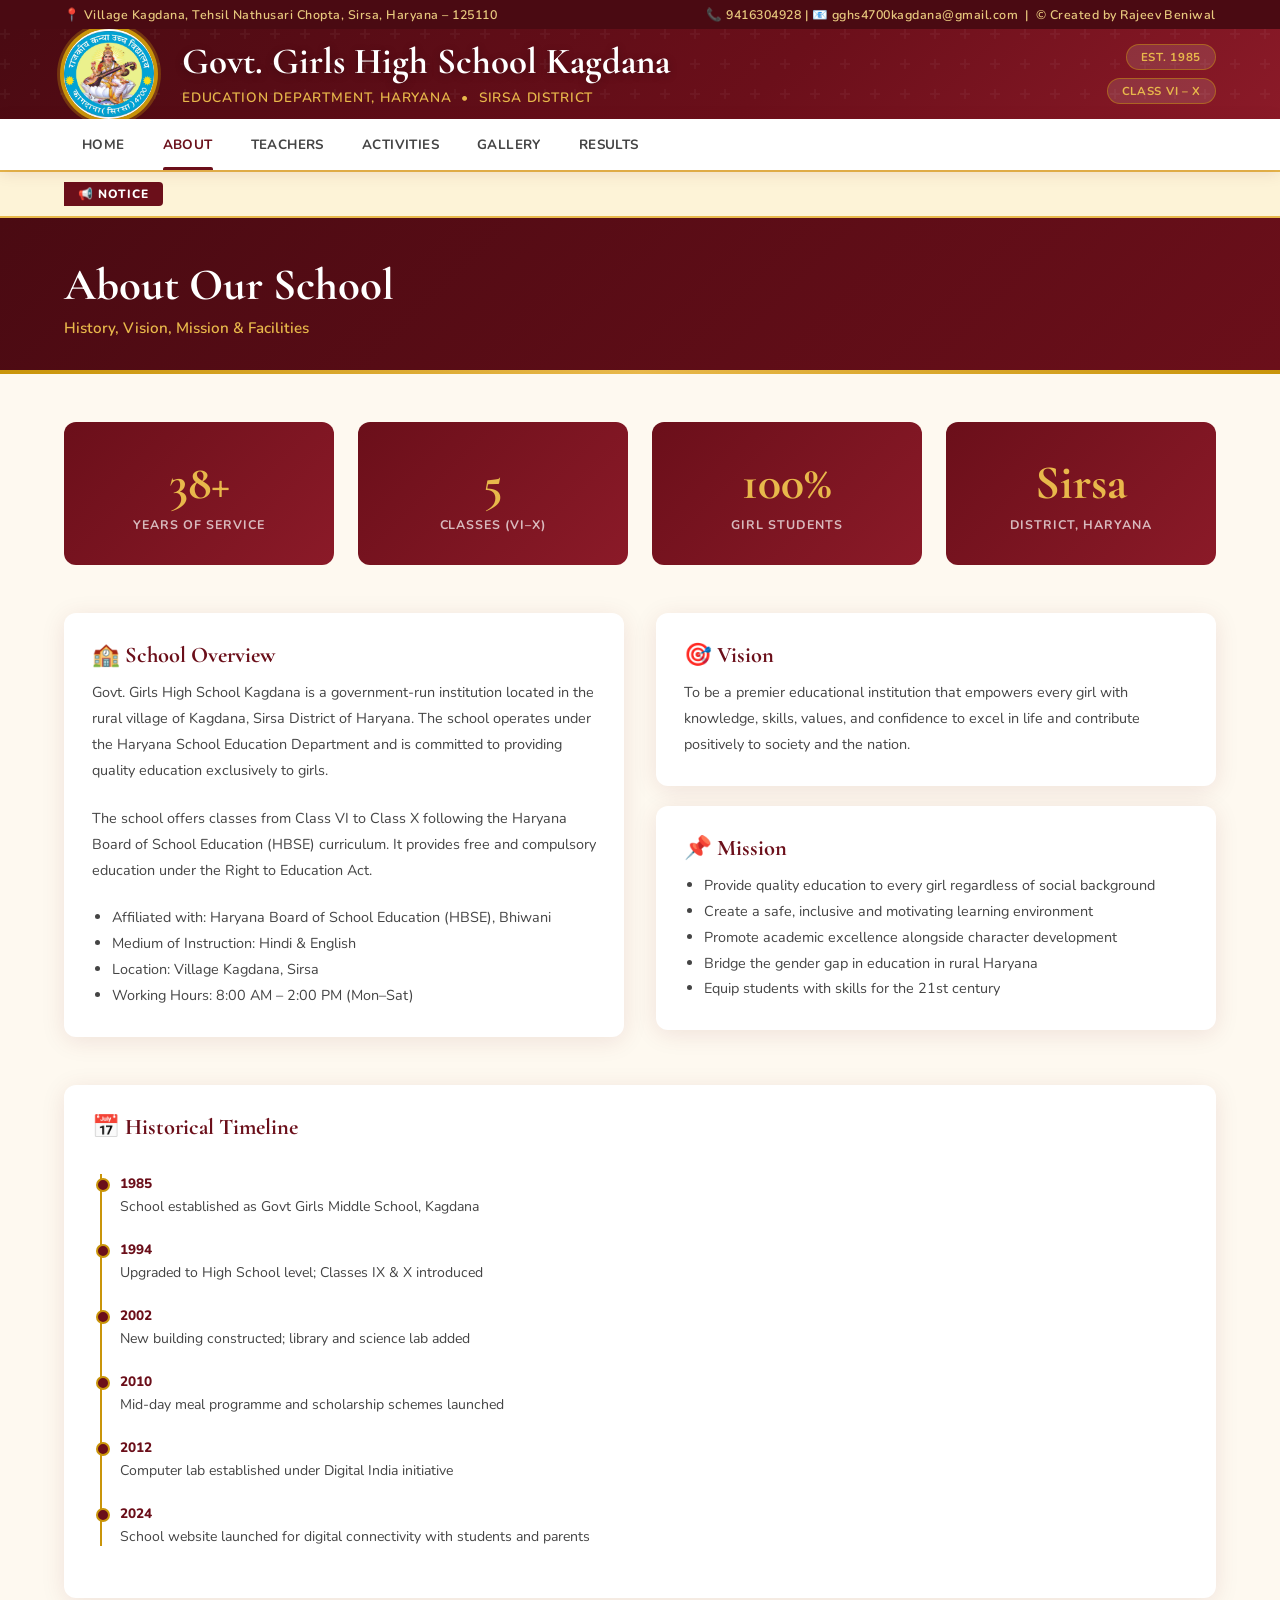
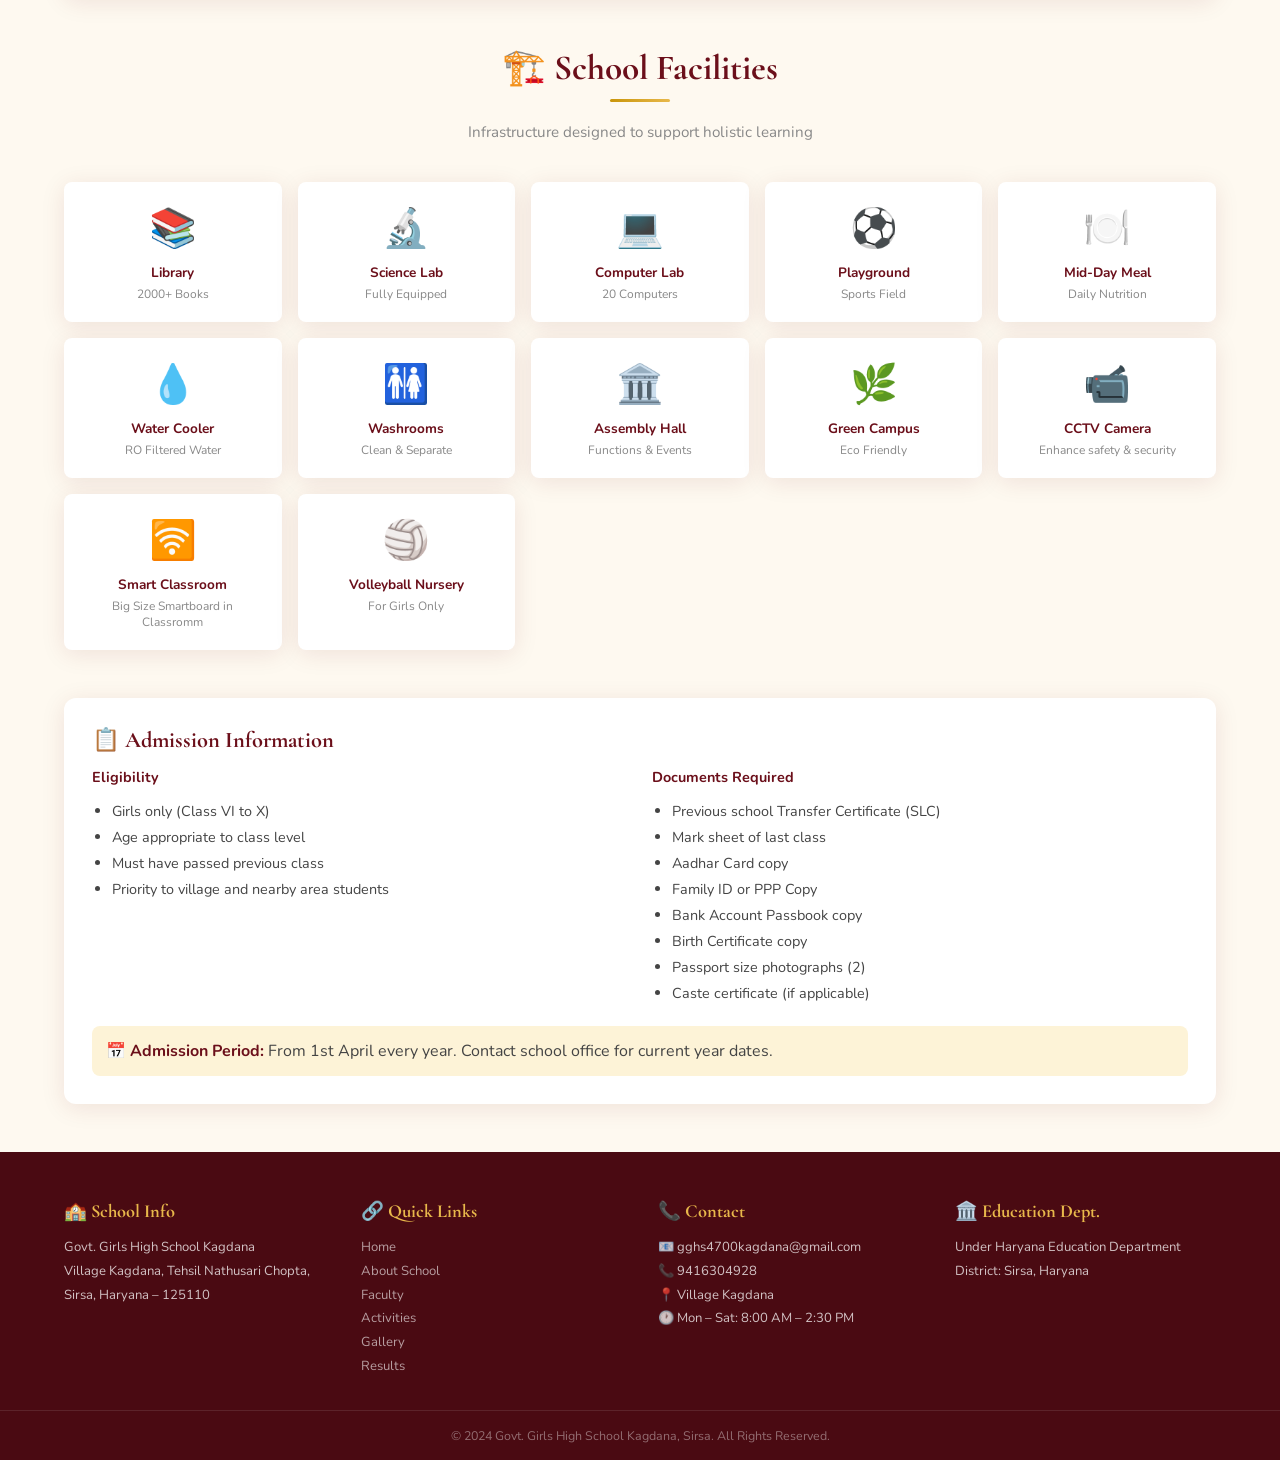
==== commit a494d2ad: "Add files via upload" ====
--- a/about.html
+++ b/about.html
@@ -31,7 +31,7 @@
 <div class="topbar">
   <div class="tb-inner">
     <span class="topbar-address">📍 Village Kagdana, Sirsa, Haryana</span>
-    <span><span class="topbar-contact"></span> &nbsp;|&nbsp; <a href="admin.html">🔐 Admin</a></span>
+    <span><span class="topbar-contact"></span> &nbsp;|&nbsp; <a href="admin.html">©️ Created by Rajeev Beniwal</a></span>
   </div>
 </div>
 
@@ -126,7 +126,7 @@
         <div class="tl-item"><div class="tl-dot"></div><div class="tl-year">1994</div><div class="tl-text">Upgraded to High School level; Classes IX &amp; X introduced</div></div>
         <div class="tl-item"><div class="tl-dot"></div><div class="tl-year">2002</div><div class="tl-text">New building constructed; library and science lab added</div></div>
         <div class="tl-item"><div class="tl-dot"></div><div class="tl-year">2010</div><div class="tl-text">Mid-day meal programme and scholarship schemes launched</div></div>
-        <div class="tl-item"><div class="tl-dot"></div><div class="tl-year">2018</div><div class="tl-text">Computer lab established under Digital India initiative</div></div>
+        <div class="tl-item"><div class="tl-dot"></div><div class="tl-year">2012</div><div class="tl-text">Computer lab established under Digital India initiative</div></div>
         <div class="tl-item"><div class="tl-dot"></div><div class="tl-year">2024</div><div class="tl-text">School website launched for digital connectivity with students and parents</div></div>
       </div>
     </div>
@@ -137,14 +137,18 @@
       <p>Infrastructure designed to support holistic learning</p>
     </div>
     <div class="facility-grid" style="margin-bottom:48px">
-      <div class="facility-item"><div class="f-icon">📚</div><div class="f-name">Library</div><p style="font-size:.75rem;color:var(--gray-500);margin-top:4px">1000+ Books</p></div>
+      <div class="facility-item"><div class="f-icon">📚</div><div class="f-name">Library</div><p style="font-size:.75rem;color:var(--gray-500);margin-top:4px">2000+ Books</p></div>
       <div class="facility-item"><div class="f-icon">🔬</div><div class="f-name">Science Lab</div><p style="font-size:.75rem;color:var(--gray-500);margin-top:4px">Fully Equipped</p></div>
       <div class="facility-item"><div class="f-icon">💻</div><div class="f-name">Computer Lab</div><p style="font-size:.75rem;color:var(--gray-500);margin-top:4px">20 Computers</p></div>
       <div class="facility-item"><div class="f-icon">⚽</div><div class="f-name">Playground</div><p style="font-size:.75rem;color:var(--gray-500);margin-top:4px">Sports Field</p></div>
       <div class="facility-item"><div class="f-icon">🍽️</div><div class="f-name">Mid-Day Meal</div><p style="font-size:.75rem;color:var(--gray-500);margin-top:4px">Daily Nutrition</p></div>
+      <div class="facility-item"><div class="f-icon">💧</div><div class="f-name">Water Cooler </div><p style="font-size:.75rem;color:var(--gray-500);margin-top:4px">RO Filtered Water</p></div>
       <div class="facility-item"><div class="f-icon">🚻</div><div class="f-name">Washrooms</div><p style="font-size:.75rem;color:var(--gray-500);margin-top:4px">Clean &amp; Separate</p></div>
       <div class="facility-item"><div class="f-icon">🏛️</div><div class="f-name">Assembly Hall</div><p style="font-size:.75rem;color:var(--gray-500);margin-top:4px">Functions &amp; Events</p></div>
       <div class="facility-item"><div class="f-icon">🌿</div><div class="f-name">Green Campus</div><p style="font-size:.75rem;color:var(--gray-500);margin-top:4px">Eco Friendly</p></div>
+      <div class="facility-item"><div class="f-icon">📹</div><div class="f-name">CCTV Camera</div><p style="font-size:.75rem;color:var(--gray-500);margin-top:4px">Enhance safety & security</p></div>
+      <div class="facility-item"><div class="f-icon">🛜</div><div class="f-name">Smart Classroom</div><p style="font-size:.75rem;color:var(--gray-500);margin-top:4px">Big Size Smartboard in Classromm</p></div>
+      <div class="facility-item"><div class="f-icon">🏐</div><div class="f-name">Volleyball Nursery</div><p style="font-size:.75rem;color:var(--gray-500);margin-top:4px">For Girls Only</p></div>
     </div>
 
     <div class="info-card">
@@ -162,16 +166,19 @@
         <div>
           <p style="font-weight:700;color:var(--maroon);margin-bottom:8px">Documents Required</p>
           <ul>
-            <li>Previous school Transfer Certificate</li>
+            <li>Previous school Transfer Certificate (SLC)</li>
             <li>Mark sheet of last class</li>
             <li>Aadhar Card copy</li>
+            <li>Family ID or PPP Copy</li>
+            <li>Bank Account Passbook copy</li>
+            <li>Birth Certificate copy</li> 
             <li>Passport size photographs (2)</li>
             <li>Caste certificate (if applicable)</li>
           </ul>
         </div>
       </div>
       <div style="margin-top:20px;background:var(--gold-pale);padding:14px;border-radius:var(--radius-sm)">
-        <strong style="color:var(--maroon)">📅 Admission Period:</strong> <span style="color:var(--gray-700)">April – June every year. Contact school office for current year dates.</span>
+        <strong style="color:var(--maroon)">📅 Admission Period:</strong> <span style="color:var(--gray-700)">From 1st April every year. Contact school office for current year dates.</span>
       </div>
     </div>
   </div>
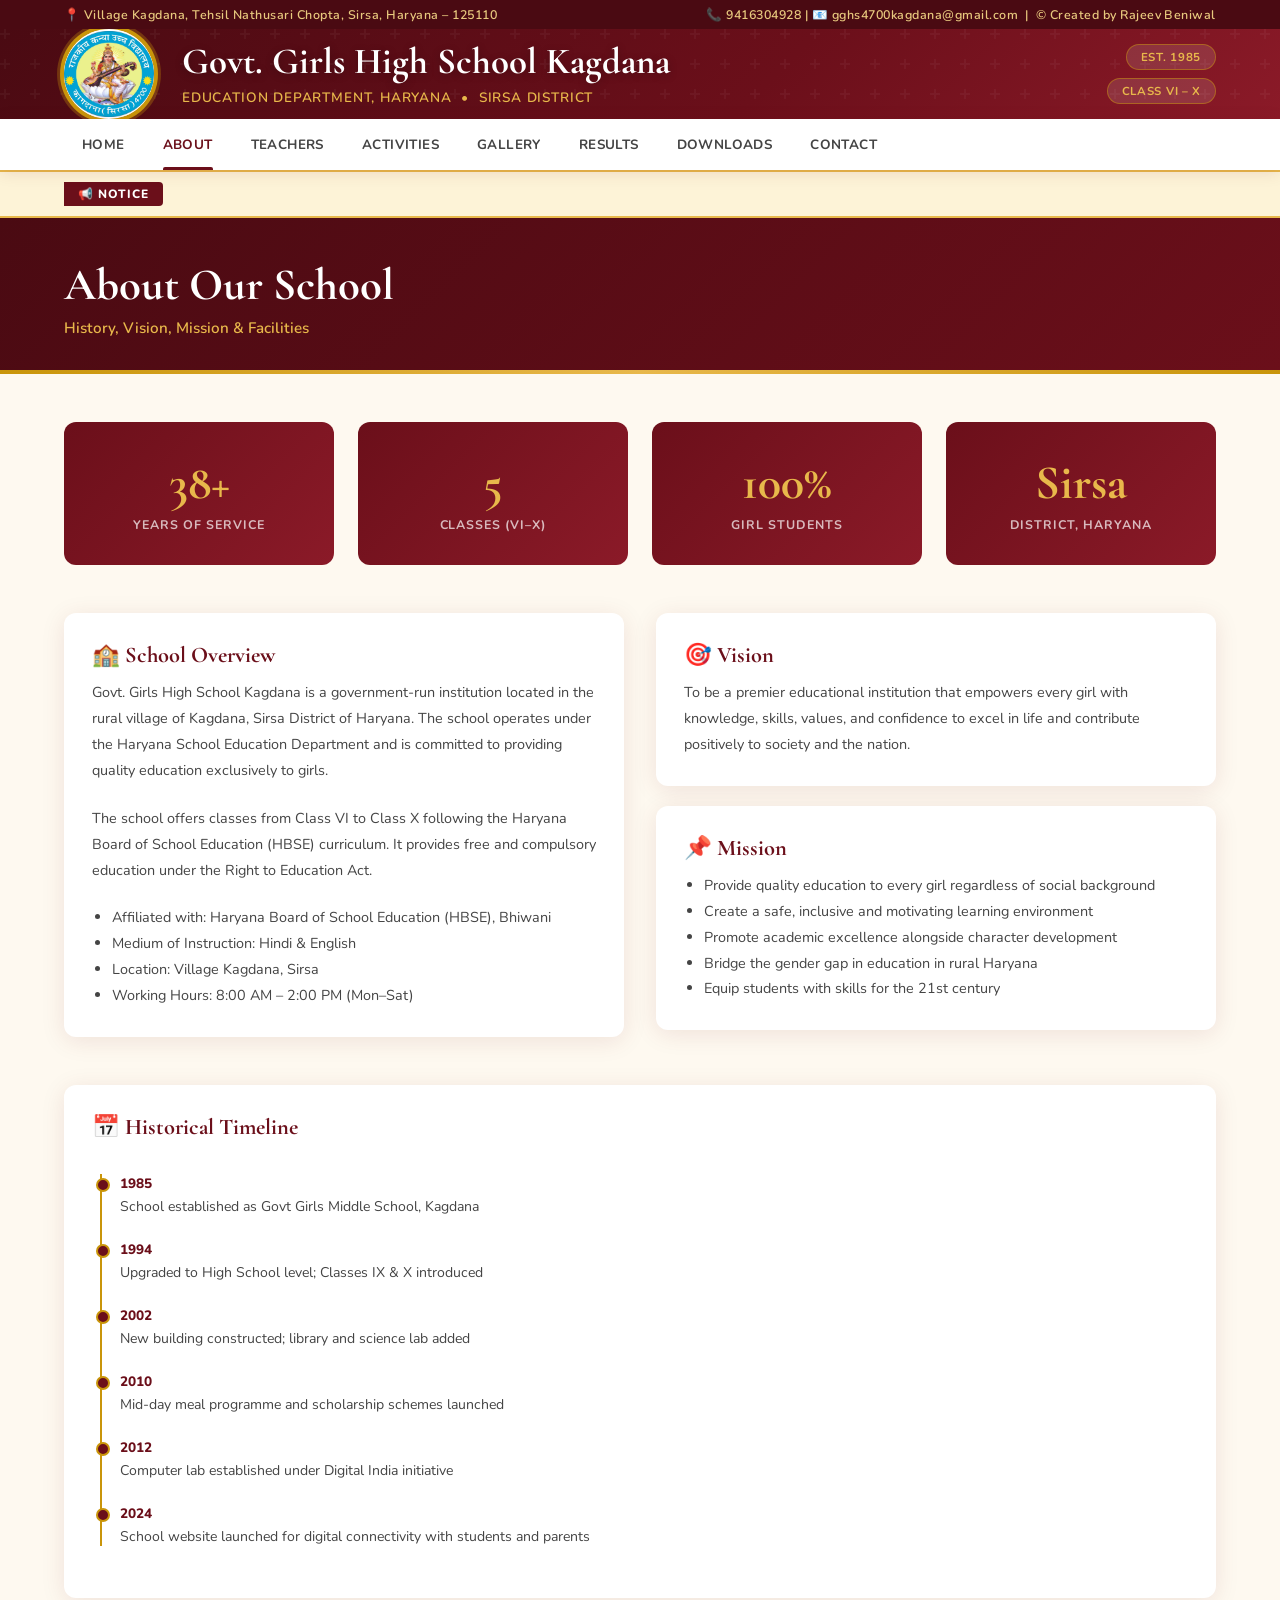
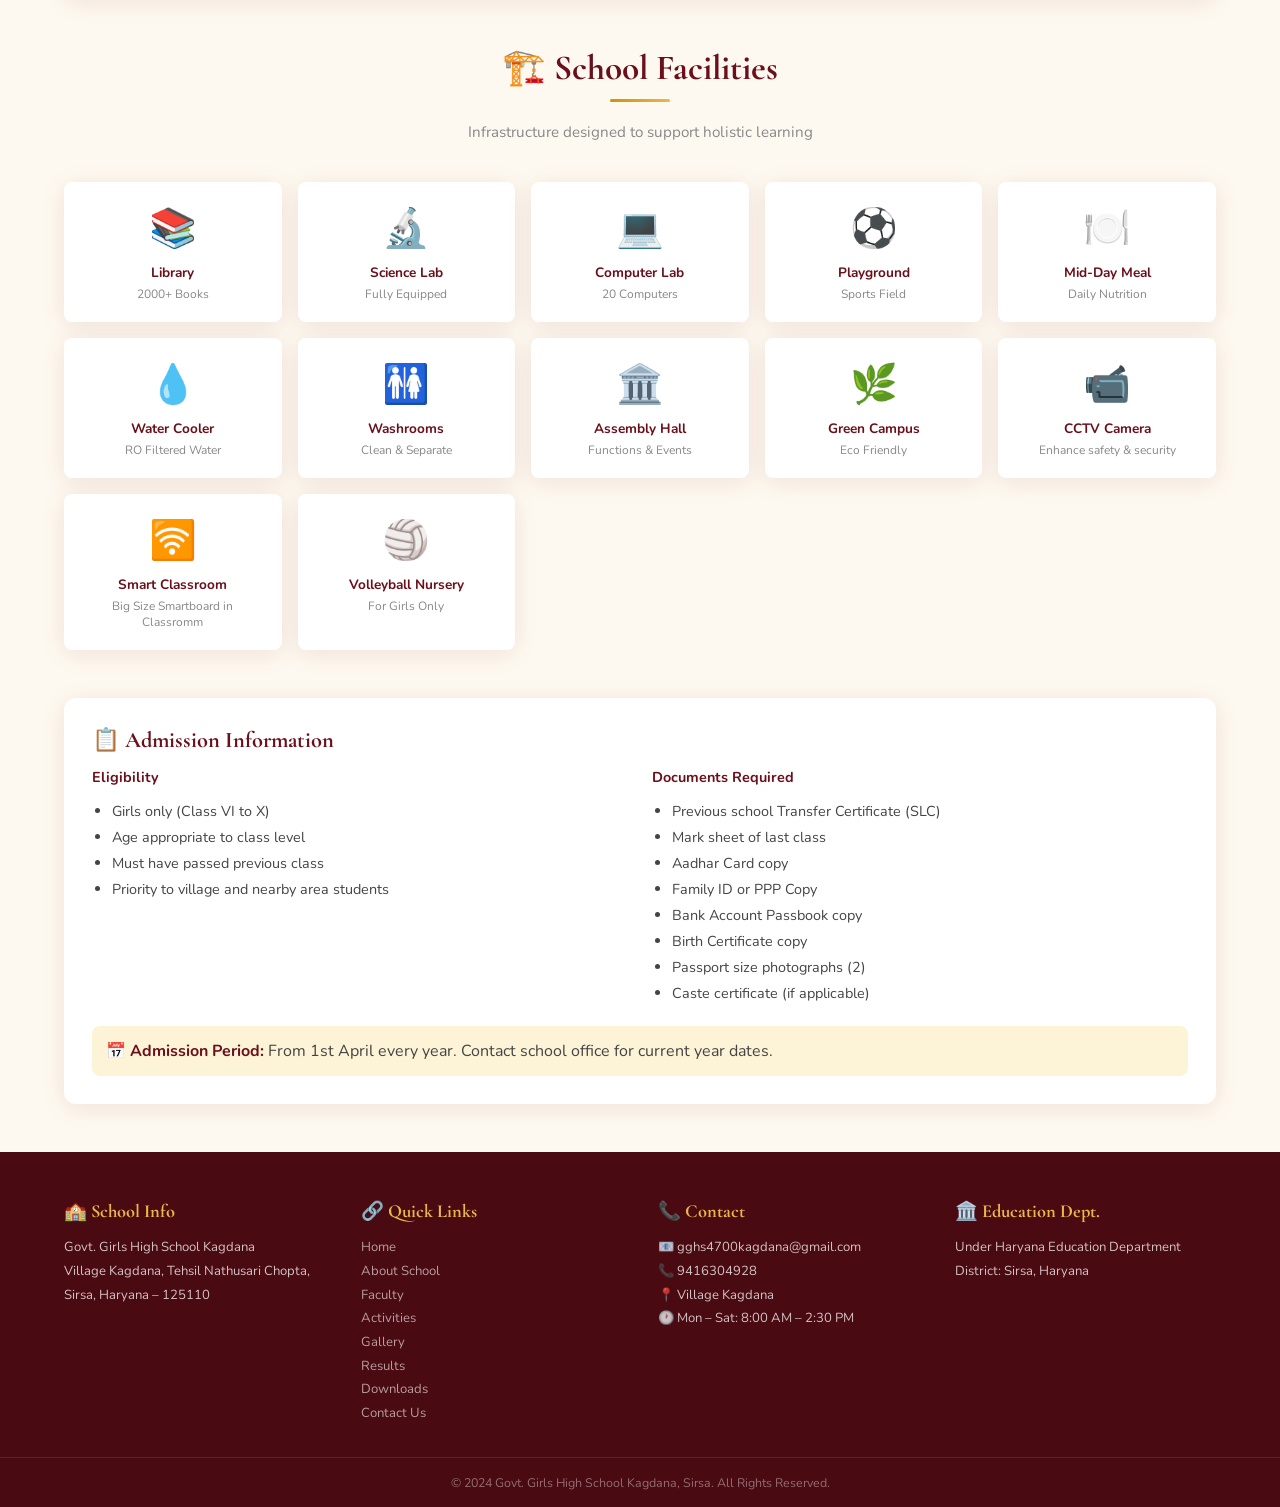
==== commit 4822d0f8: "Add files via upload" ====
--- a/about.html
+++ b/about.html
@@ -57,6 +57,8 @@
       <li><a href="activities.html">Activities</a></li>
       <li><a href="gallery.html">Gallery</a></li>
       <li><a href="results.html">Results</a></li>
+      <li><a href="download.html">Downloads</a></li>
+      <li><a href="contact.html">Contact</a></li>
     </ul>
     <button class="hamburger" id="hamburger" aria-label="Menu"><span></span><span></span><span></span></button>
   </div>
@@ -193,6 +195,8 @@
         <li><a href="index.html">Home</a></li><li><a href="about.html">About School</a></li>
         <li><a href="teachers.html">Faculty</a></li><li><a href="activities.html">Activities</a></li>
         <li><a href="gallery.html">Gallery</a></li><li><a href="results.html">Results</a></li>
+          <li><a href="download.html">Downloads</a></li>
+          <li><a href="contact.html">Contact Us</a></li>
       </ul></div>
       <div class="footer-col"><h4>📞 Contact</h4><p class="footer-contact-info">📧 gghs.kagdana@gmail.com<br>📍 Village Kagdana, Sirsa<br>🕐 Mon – Sat: 8:00 AM – 2:00 PM</p></div>
       <div class="footer-col"><h4>🏛️ Education Dept.</h4><p>Under Haryana Education Department<br>District: Sirsa, Haryana</p></div>
--- a/style.css
+++ b/style.css
@@ -468,8 +468,9 @@
 .grade-A { background: #d4edda; color: #155724; padding: 3px 12px; border-radius: 99px; font-weight: 800; font-size:.8rem; }
 .grade-B { background: #d1ecf1; color: #0c5460; padding: 3px 12px; border-radius: 99px; font-weight: 800; font-size:.8rem; }
 .grade-C { background: #fff3cd; color: #856404; padding: 3px 12px; border-radius: 99px; font-weight: 800; font-size:.8rem; }
-.grade-D { background: #f8d7da; color: #721c24; padding: 3px 12px; border-radius: 99px; font-weight: 800; font-size:.8rem; }
-.grade-F { background: #343a40; color: #fff; padding: 3px 12px; border-radius: 99px; font-weight: 800; font-size:.8rem; }
+.grade-D { background: #c2c175; color: #721c24; padding: 3px 12px; border-radius: 99px; font-weight: 800; font-size:.8rem; }
+.grade-E { background: #965543d7; color: #a01d79; padding: 3px 12px; border-radius: 99px; font-weight: 800; font-size:.8rem; }
+.grade-F { background: #fa0505; color: #fff; padding: 3px 12px; border-radius: 99px; font-weight: 800; font-size:.8rem; }
 
 /* ===== MODAL ===== */
 .modal-overlay {
@@ -510,8 +511,10 @@
   background: linear-gradient(135deg, #4a0a12, #8b1a28);
   display: flex; align-items: center; justify-content: center;
   opacity: 0; transition: opacity .8s ease;
+  pointer-events: none;
 }
 .slide.active { opacity: 1; }
+.slide.active a, .slide.active .btn { pointer-events: auto; }
 .slide-content { text-align: center; color: var(--white); padding: 24px; max-width: 700px; }
 .slide-content h2 {
   font-family: 'Cormorant Garamond', serif;
@@ -522,6 +525,7 @@
 .slide-dots {
   position: absolute; bottom: 20px; left: 50%; transform: translateX(-50%);
   display: flex; gap: 8px;
+  z-index: 10;
 }
 .dot {
   width: 8px; height: 8px; border-radius: 50%;
